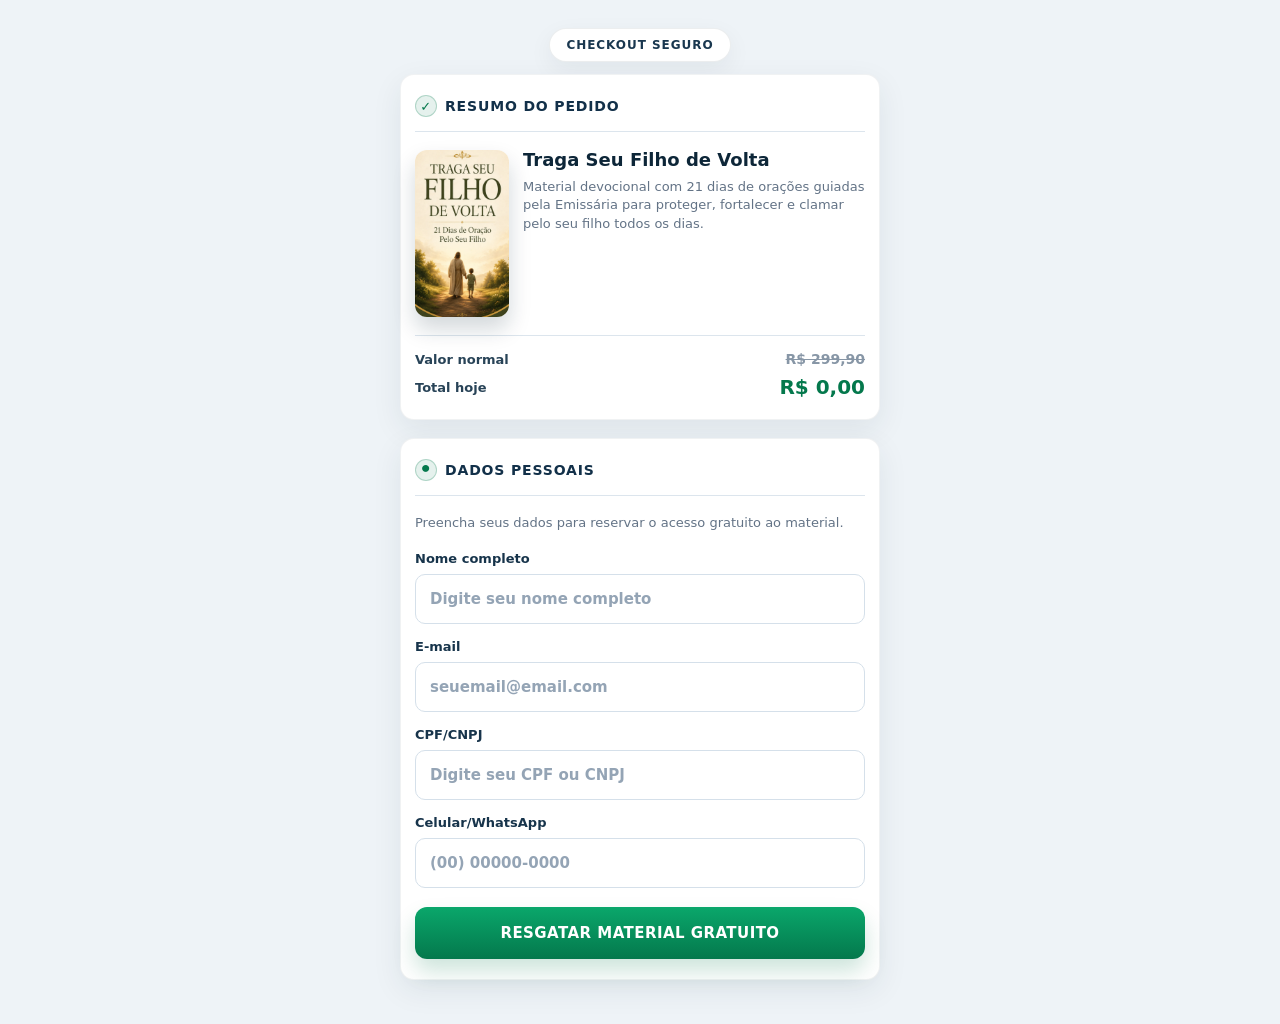
==== contribuir/index.html @ 9c73a1d8 "Redesign contribution page and timeout flow" ====
<!doctype html>
<html lang="pt-BR">
  <head>
    <meta charset="utf-8" />
    <meta name="viewport" content="width=device-width, initial-scale=1" />
    <title>Liberação do Material</title>
    <link rel="stylesheet" href="/pagina-03/style.css" />
    <link rel="stylesheet" href="/contribuir/style.css" />
  </head>
  <body>
    <main class="contribution-story">
      <section class="dark-hero">
        <img src="/pagina-03/emissaria04.jpg" alt="Mãe sendo acolhida pela Emissária" />
        <div class="hero-vignette"></div>
        <div class="hero-copy">
          <p class="mini-alert reveal-line">Você saiu antes da liberação final</p>
          <h1 class="reveal-line">Seu material está reservado</h1>
          <p class="hero-text reveal-line">
            O download ainda está bloqueado. Mas a sua escolha de continuar pode ajudar essa oração a chegar
            em outra mãe que está perdendo as forças pelo filho.
          </p>
        </div>
      </section>

      <section class="dark-offer">
        <div class="locked-material reveal-line">
          <img src="/pagina-02/cena-04.webp" alt="Capa do material Traga Seu Filho de Volta" />
          <div class="lock-overlay">
            <span>🔒</span>
            <strong>Download bloqueado</strong>
            <small>liberado após contribuição confirmada</small>
          </div>
        </div>

        <h2 class="reveal-line">Uma mãe pode estar orando por uma resposta agora</h2>
        <p class="cause-copy reveal-line">
          Não é sobre comprar uma oração. É sobre manter viva uma mensagem que pode chegar hoje na mãe que
          está cansada, com medo e sem saber como lutar pelo filho.
        </p>

        <div class="amounts reveal-line" id="amounts">
          <button type="button" data-amount="10">R$10</button>
          <button type="button" data-amount="20">R$20</button>
          <button type="button" data-amount="30" class="recommended"><span>Mais escolhido</span>R$30</button>
          <button type="button" data-amount="50">R$50</button>
          <button type="button" data-amount="100">R$100</button>
          <button type="button" data-amount="150">R$150</button>
        </div>

        <div class="pix-box hidden" id="pix-box">
          <p class="treasury-name">Nome da Tesouraria: <strong>NFCT Tecnologia e Serviço</strong></p>
          <p class="pix-status" id="pix-status">Gerando Pix...</p>
          <img id="pix-qr" alt="QR Code Pix" class="hidden" />
          <textarea id="pix-code" readonly></textarea>
          <button type="button" id="copy-pix">Copiar código Pix</button>
        </div>

        <button class="locked-download reveal-line" type="button">🔒 Baixar material</button>
        <p class="locked-note reveal-line">Download liberado automaticamente após a contribuição confirmada.</p>
      </section>
    </main>

    <script type="module" src="/contribuir/script.js"></script>
  </body>
</html>
---- pagina-03/style.css ----
:root {
  --bg: #eef3f7;
  --card: #ffffff;
  --ink: #0d2638;
  --muted: #637386;
  --line: #dce5ed;
  --green: #04784c;
  --gold: #caa45a;
  --gold-dark: #9b6d22;
  --dark: #07110d;
  --cream: #fff6e6;
}

* {
  box-sizing: border-box;
}

html,
body {
  min-height: 100%;
  margin: 0;
}

body {
  background: var(--bg);
  color: var(--ink);
  font-family: system-ui, -apple-system, BlinkMacSystemFont, "Segoe UI", sans-serif;
  font-weight: 500;
}

button,
input,
textarea {
  font: inherit;
}

button {
  border: 0;
  cursor: pointer;
}

.hidden {
  display: none !important;
}

.page {
  min-height: 100svh;
}

.checkout-view {
  min-height: 100svh;
  padding: 14px 10px 26px;
}

.checkout-shell {
  margin: 0 auto;
  max-width: 480px;
  width: 100%;
}

.secure-pill {
  align-items: center;
  background: #ffffff;
  border: 1px solid rgba(13, 38, 56, 0.08);
  border-radius: 999px;
  box-shadow: 0 8px 24px rgba(13, 38, 56, 0.06);
  color: #19374f;
  display: flex;
  font-size: 12px;
  font-weight: 800;
  letter-spacing: 0.08em;
  margin: 0 auto 12px;
  padding: 9px 16px;
  text-transform: uppercase;
  width: fit-content;
}

.checkout-icon {
  display: inline-block;
  flex: 0 0 auto;
  position: relative;
}

.checkout-icon {
  align-items: center;
  background: rgba(4, 120, 76, 0.1);
  border: 1px solid rgba(4, 120, 76, 0.24);
  border-radius: 999px;
  display: inline-flex;
  height: 22px;
  justify-content: center;
  width: 22px;
}

.order-card,
.form-card {
  background: var(--card);
  border: 1px solid rgba(13, 38, 56, 0.06);
  border-radius: 14px;
  box-shadow: 0 10px 30px rgba(23, 45, 63, 0.08);
  margin-bottom: 18px;
  padding: 20px 14px;
}

.card-title {
  align-items: center;
  border-bottom: 1px solid var(--line);
  color: #123049;
  display: flex;
  font-size: 14px;
  font-weight: 800;
  gap: 8px;
  letter-spacing: 0.06em;
  margin-bottom: 18px;
  padding-bottom: 14px;
  text-transform: uppercase;
}

.cart-icon::before,
.user-icon::before {
  color: var(--green);
  font-size: 13px;
  font-weight: 800;
  line-height: 1;
}

.cart-icon::before {
  content: "✓";
}

.user-icon::before {
  content: "•";
  font-size: 20px;
  transform: translateY(-1px);
}

.product-row {
  align-items: start;
  display: grid;
  gap: 14px;
  grid-template-columns: 94px 1fr;
}

.product-cover {
  aspect-ratio: 9 / 16;
  border-radius: 12px;
  box-shadow: 0 12px 22px rgba(13, 38, 56, 0.18);
  display: block;
  object-fit: contain;
  object-position: center;
  width: 94px;
}

h1 {
  color: #0d2638;
  font-size: 18px;
  font-weight: 800;
  line-height: 1.15;
  margin: 0 0 7px;
}

.product-row p,
.form-intro {
  color: var(--muted);
  font-size: 13px;
  line-height: 1.42;
  margin: 0;
}

.price-stack {
  border-top: 1px solid var(--line);
  display: grid;
  gap: 8px;
  margin-top: 18px;
  padding-top: 15px;
}

.compare-row,
.total-row {
  align-items: center;
  display: flex;
  justify-content: space-between;
}

.compare-row span,
.total-row span {
  color: #284357;
  font-size: 13px;
  font-weight: 800;
}

.compare-row del {
  color: #8796a6;
  font-size: 14px;
  font-weight: 800;
}

.total-row strong {
  color: var(--green);
  font-size: 20px;
}

.lead-form {
  display: grid;
  gap: 15px;
  margin-top: 18px;
}

label {
  color: #17344b;
  display: grid;
  font-size: 13px;
  font-weight: 800;
  gap: 8px;
}

input {
  background: #ffffff;
  border: 1px solid #d5e0ea;
  border-radius: 10px;
  color: #123049;
  font-size: 15px;
  outline: 0;
  padding: 15px 14px;
  transition:
    border-color 180ms ease,
    box-shadow 180ms ease;
}

input:focus {
  border-color: rgba(4, 120, 76, 0.55);
  box-shadow: 0 0 0 4px rgba(4, 120, 76, 0.1);
}

input::placeholder {
  color: #94a4b5;
}

.rescue-button,
#copy-pix {
  background: linear-gradient(180deg, #0aa76b, #04784c);
  border-radius: 12px;
  box-shadow: 0 12px 22px rgba(4, 120, 76, 0.2);
  color: #ffffff;
  font-size: 15px;
  font-weight: 800;
  letter-spacing: 0.03em;
  margin-top: 4px;
  padding: 17px 16px;
  text-transform: uppercase;
  width: 100%;
}

.lead-form.is-complete {
  display: none;
}

.release-block {
  animation: revealBlock 420ms ease both;
  border-top: 1px solid var(--line);
  margin-top: 20px;
  padding-top: 20px;
}

@keyframes revealBlock {
  from {
    opacity: 0;
    transform: translateY(12px);
  }

  to {
    opacity: 1;
    transform: translateY(0);
  }
}

.eyebrow {
  color: var(--green);
  font-size: 12px;
  font-weight: 800;
  letter-spacing: 0.16em;
  margin: 0 0 12px;
  text-transform: uppercase;
}

h2 {
  color: var(--ink);
  font-size: clamp(23px, 6.5vw, 30px);
  font-weight: 800;
  letter-spacing: -0.04em;
  line-height: 0.98;
  margin: 0 0 18px;
  max-width: 390px;
  text-transform: uppercase;
}

.progress-shell {
  background: #e4ebf1;
  border-radius: 999px;
  height: 16px;
  overflow: hidden;
}

.progress-bar {
  background: linear-gradient(90deg, var(--gold-dark), #fff0b8);
  border-radius: inherit;
  height: 100%;
  transform: scaleX(0);
  transform-origin: left center;
  transition: transform 650ms linear;
}

.progress-meta {
  color: var(--muted);
  display: flex;
  font-size: 13px;
  font-weight: 800;
  justify-content: flex-end;
  margin-top: 9px;
}

.impact-title {
  color: var(--ink);
  font-size: clamp(23px, 6.4vw, 30px);
  font-weight: 800;
  letter-spacing: -0.04em;
  line-height: 0.98;
  margin: 24px 0 12px;
  max-width: 390px;
  text-transform: uppercase;
}

.checkout-photo {
  border: 1px solid rgba(13, 38, 56, 0.08);
  border-radius: 20px;
  box-shadow: 0 14px 26px rgba(23, 45, 63, 0.13);
  margin: 0 0 18px;
  overflow: hidden;
}

.checkout-photo img {
  display: block;
  height: auto;
  object-fit: contain;
  width: 100%;
}

.impact-slider {
  border-radius: 16px;
  box-shadow: 0 10px 20px rgba(23, 45, 63, 0.1);
  margin-top: 16px;
  overflow: hidden;
  width: 100%;
}

.impact-track {
  animation: impactSlide 12s infinite;
  display: flex;
  width: 300%;
}

.impact-track img {
  background: #eef3f7;
  display: block;
  height: auto;
  object-fit: contain;
  width: calc(100% / 3);
}

@keyframes impactSlide {
  0%,
  26% {
    transform: translateX(0);
  }

  34%,
  60% {
    transform: translateX(-33.3333%);
  }

  68%,
  94% {
    transform: translateX(-66.6666%);
  }

  100% {
    transform: translateX(0);
  }
}

.cause-copy {
  color: var(--muted);
  font-size: 15px;
  line-height: 1.42;
  margin: 0 0 16px;
}

.amounts {
  display: grid;
  gap: 10px;
  grid-template-columns: repeat(3, 1fr);
}

.amounts button {
  background: #f8fafc;
  border: 1px solid #dbe5ee;
  border-radius: 14px;
  color: #14324a;
  font-size: 17px;
  font-weight: 800;
  min-height: 55px;
  padding: 15px 8px;
  position: relative;
}

.amounts button.selected {
  background: rgba(4, 120, 76, 0.08);
  border-color: var(--green);
  color: var(--green);
}

.amounts button.recommended {
  background: #fffaf0;
  border-color: var(--gold);
  color: #14324a;
  padding-top: 22px;
}

.amounts button.recommended span {
  background: linear-gradient(180deg, #e5c16f, #b98628);
  border-radius: 999px;
  color: #15110a;
  font-size: 9px;
  font-weight: 800;
  left: 50%;
  letter-spacing: 0.04em;
  padding: 4px 7px;
  position: absolute;
  text-transform: uppercase;
  top: -9px;
  transform: translateX(-50%);
  white-space: nowrap;
}

.pix-box {
  background: #f8fafc;
  border: 1px solid #dbe5ee;
  border-radius: 16px;
  display: grid;
  gap: 12px;
  margin-top: 18px;
  padding: 14px;
}

.treasury-name {
  color: #17344b;
  font-size: 13px;
  font-weight: 800;
  line-height: 1.25;
  margin: 0;
}

.treasury-name strong {
  color: var(--green);
  display: block;
  font-size: 14px;
  margin-top: 3px;
}

.pix-status {
  color: var(--green);
  font-size: 14px;
  font-weight: 800;
  margin: 0;
}

#pix-qr {
  background: #ffffff;
  border-radius: 14px;
  margin: 0 auto;
  max-width: 220px;
  padding: 10px;
  width: 70%;
}

textarea {
  background: #f8fafc;
  border: 1px solid #dbe5ee;
  border-radius: 14px;
  color: var(--ink);
  font-size: 12px;
  min-height: 92px;
  padding: 12px;
  resize: none;
}

#copy-pix {
  background: linear-gradient(180deg, #e3c06f, #b9872d);
  box-shadow: none;
  color: #11160d;
}

.complete {
  color: var(--ink);
  margin-top: 24px;
  text-align: center;
}

.complete h3 {
  font-family: Georgia, "Times New Roman", serif;
  font-size: 32px;
  line-height: 1;
  margin: 0;
  text-transform: uppercase;
}

.complete p {
  color: var(--muted);
  margin: 8px 0 0;
}

.support-modal {
  align-items: center;
  backdrop-filter: blur(8px);
  background: rgba(0, 0, 0, 0.72);
  display: flex;
  inset: 0;
  justify-content: center;
  padding: 18px;
  position: fixed;
  z-index: 80;
}

.support-popup {
  background:
    radial-gradient(circle at 50% 0%, rgba(202, 164, 90, 0.26), transparent 42%),
    #ffffff;
  border: 1px solid rgba(202, 164, 90, 0.3);
  border-radius: 28px;
  box-shadow: 0 28px 80px rgba(0, 0, 0, 0.42);
  max-width: 470px;
  padding: 38px 24px 24px;
  position: relative;
  text-align: center;
  width: 100%;
}

.popup-kicker {
  color: var(--green);
  display: block;
  font-size: 12px;
  font-weight: 800;
  letter-spacing: 0.14em;
  margin-bottom: 10px;
  text-transform: uppercase;
}

.support-popup strong {
  color: var(--ink);
  display: block;
  font-size: clamp(34px, 10vw, 48px);
  font-weight: 800;
  letter-spacing: -0.05em;
  line-height: 0.95;
  margin: 0 16px 14px;
  text-transform: uppercase;
}

.support-popup p {
  color: var(--muted);
  font-size: 16px;
  line-height: 1.42;
  margin: 0 0 18px;
}

.popup-highlight {
  align-items: center;
  background: rgba(4, 120, 76, 0.08);
  border: 1px solid rgba(4, 120, 76, 0.18);
  border-radius: 18px;
  display: grid;
  gap: 2px;
  margin: 0 0 16px;
  padding: 14px;
  text-align: center;
}

.popup-highlight span {
  color: #25455a;
  font-size: 13px;
  font-weight: 800;
  text-transform: uppercase;
}

.popup-highlight strong {
  color: var(--green);
  font-size: 30px;
  letter-spacing: -0.04em;
  line-height: 1;
  margin: 0;
  text-transform: uppercase;
}

.popup-highlight small {
  color: var(--muted);
  font-size: 13px;
  font-weight: 800;
  text-transform: uppercase;
}

.popup-close {
  background: #edf3f0;
  border-radius: 999px;
  color: var(--ink);
  font-size: 22px;
  font-weight: 800;
  height: 34px;
  line-height: 1;
  position: absolute;
  right: 10px;
  top: 10px;
  width: 34px;
}

.popup-action {
  background: linear-gradient(180deg, #0aa76b, #04784c);
  border-radius: 14px;
  box-shadow: 0 12px 22px rgba(4, 120, 76, 0.22);
  color: #ffffff;
  font-size: 15px;
  font-weight: 800;
  letter-spacing: 0.03em;
  padding: 17px 16px;
  text-transform: uppercase;
  width: 100%;
}

@media (min-width: 560px) {
  .checkout-view {
    padding-top: 28px;
  }
}

@media (max-width: 380px) {
  h2 {
    font-size: 21px;
  }

  .impact-title {
    font-size: 21px;
  }
}
---- contribuir/style.css ----
:root {
  --dark: #050806;
  --ink: #0d2638;
  --gold: #caa45a;
  --green: #04784c;
  --cream: #fff6e6;
  --muted: #c4ced6;
}

* {
  box-sizing: border-box;
}

html,
body {
  margin: 0;
  min-height: 100%;
}

body {
  background: var(--dark);
  color: #ffffff;
  font-family: system-ui, -apple-system, BlinkMacSystemFont, "Segoe UI", sans-serif;
}

.contribution-story {
  margin: 0 auto;
  max-width: 480px;
  min-height: 100svh;
  overflow: hidden;
  position: relative;
}

.dark-hero {
  min-height: 100svh;
  overflow: hidden;
  position: relative;
}

.dark-hero img {
  height: 100%;
  inset: 0;
  object-fit: cover;
  object-position: center top;
  position: absolute;
  width: 100%;
}

.hero-vignette {
  background:
    linear-gradient(180deg, rgba(0, 0, 0, 0.06) 0%, rgba(0, 0, 0, 0.26) 38%, #050806 91%),
    linear-gradient(90deg, rgba(0, 0, 0, 0.74) 0%, rgba(0, 0, 0, 0.38) 48%, rgba(0, 0, 0, 0.1) 100%);
  inset: 0;
  position: absolute;
}

.hero-copy {
  bottom: 34px;
  left: 0;
  padding: 0 20px;
  position: absolute;
  width: 100%;
}

.mini-alert {
  color: #ffe6a9;
  font-size: 12px;
  font-weight: 800;
  letter-spacing: 0.13em;
  margin: 0 0 10px;
  max-width: 320px;
  text-transform: uppercase;
}

h1 {
  color: #ffffff;
  font-size: clamp(44px, 14vw, 68px);
  font-weight: 900;
  letter-spacing: -0.08em;
  line-height: 0.84;
  margin: 0 0 14px;
  max-width: 360px;
  text-transform: uppercase;
}

.hero-text {
  color: rgba(255, 255, 255, 0.9);
  font-size: 17px;
  font-weight: 700;
  line-height: 1.28;
  margin: 0;
  max-width: 390px;
  text-shadow: 0 3px 18px rgba(0, 0, 0, 0.64);
}

.dark-offer {
  background:
    radial-gradient(circle at 50% 0%, rgba(202, 164, 90, 0.18), transparent 34%),
    #050806;
  margin-top: -1px;
  padding: 24px 16px 34px;
}

.locked-material {
  align-items: center;
  animation: cardFloat 4s ease-in-out infinite;
  background: rgba(255, 255, 255, 0.08);
  border: 1px solid rgba(255, 255, 255, 0.14);
  border-radius: 22px;
  display: grid;
  gap: 14px;
  grid-template-columns: 88px 1fr;
  margin-bottom: 26px;
  padding: 12px;
}

@keyframes cardFloat {
  0%,
  100% {
    transform: translateY(0);
  }

  50% {
    transform: translateY(-5px);
  }
}

.locked-material img {
  aspect-ratio: 9 / 16;
  border-radius: 14px;
  display: block;
  object-fit: contain;
  width: 88px;
}

.lock-overlay span {
  font-size: 25px;
}

.lock-overlay strong {
  color: #ffffff;
  display: block;
  font-size: 24px;
  font-weight: 900;
  letter-spacing: -0.05em;
  line-height: 0.96;
  margin: 5px 0 4px;
  text-transform: uppercase;
}

.lock-overlay small {
  color: rgba(255, 255, 255, 0.68);
  font-size: 13px;
  font-weight: 700;
}

h2 {
  color: #ffffff;
  font-size: clamp(34px, 10.5vw, 50px);
  font-weight: 900;
  letter-spacing: -0.08em;
  line-height: 0.88;
  margin: 0 0 14px;
  text-transform: uppercase;
}

.cause-copy {
  background: rgba(202, 164, 90, 0.12);
  border-left: 4px solid var(--gold);
  border-radius: 16px;
  color: rgba(255, 255, 255, 0.82);
  font-size: 16px;
  font-weight: 700;
  line-height: 1.34;
  margin: 0 0 22px;
  padding: 14px;
}

.amounts {
  display: grid;
  gap: 11px;
  grid-template-columns: repeat(3, 1fr);
  margin: 0 0 18px;
}

.amounts button {
  background: rgba(255, 255, 255, 0.08);
  border: 1px solid rgba(255, 255, 255, 0.18);
  border-radius: 16px;
  color: #ffffff;
  font-size: 17px;
  font-weight: 900;
  min-height: 58px;
  padding: 16px 8px;
  position: relative;
  transition:
    transform 180ms ease,
    border-color 180ms ease,
    background 180ms ease;
}

.amounts button.selected,
.amounts button:hover {
  background: rgba(202, 164, 90, 0.18);
  border-color: var(--gold);
  transform: translateY(-2px);
}

.amounts button.recommended {
  border-color: var(--gold);
  box-shadow: 0 0 0 1px rgba(202, 164, 90, 0.32), 0 15px 28px rgba(0, 0, 0, 0.22);
  color: #ffe6a9;
  padding-top: 24px;
}

.amounts button.recommended span {
  background: linear-gradient(180deg, #e5c16f, #b98628);
  border-radius: 999px;
  color: #140f06;
  font-size: 9px;
  font-weight: 900;
  left: 50%;
  letter-spacing: 0.04em;
  padding: 4px 7px;
  position: absolute;
  text-transform: uppercase;
  top: -9px;
  transform: translateX(-50%);
  white-space: nowrap;
}

.pix-box {
  background: rgba(255, 255, 255, 0.08);
  border-color: rgba(255, 255, 255, 0.16);
}

.treasury-name,
.pix-status {
  color: #ffffff;
}

.treasury-name strong,
.pix-status {
  color: #ffe6a9;
}

textarea {
  background: rgba(0, 0, 0, 0.32);
}

.locked-download {
  background: rgba(255, 255, 255, 0.16);
  border-radius: 16px;
  color: rgba(255, 255, 255, 0.52);
  cursor: not-allowed;
  display: block;
  font-size: 15px;
  font-weight: 900;
  letter-spacing: 0.04em;
  margin-top: 18px;
  padding: 18px 16px;
  text-transform: uppercase;
  width: 100%;
}

.locked-note {
  color: rgba(255, 255, 255, 0.58);
  font-size: 13px;
  font-weight: 700;
  margin: 10px 0 0;
  text-align: center;
}

.reveal-line {
  animation: revealLine 700ms ease both;
}

.reveal-line:nth-child(2) {
  animation-delay: 120ms;
}

.reveal-line:nth-child(3) {
  animation-delay: 240ms;
}

@keyframes revealLine {
  from {
    filter: blur(8px);
    opacity: 0;
    transform: translateY(18px);
  }

  to {
    filter: blur(0);
    opacity: 1;
    transform: translateY(0);
  }
}
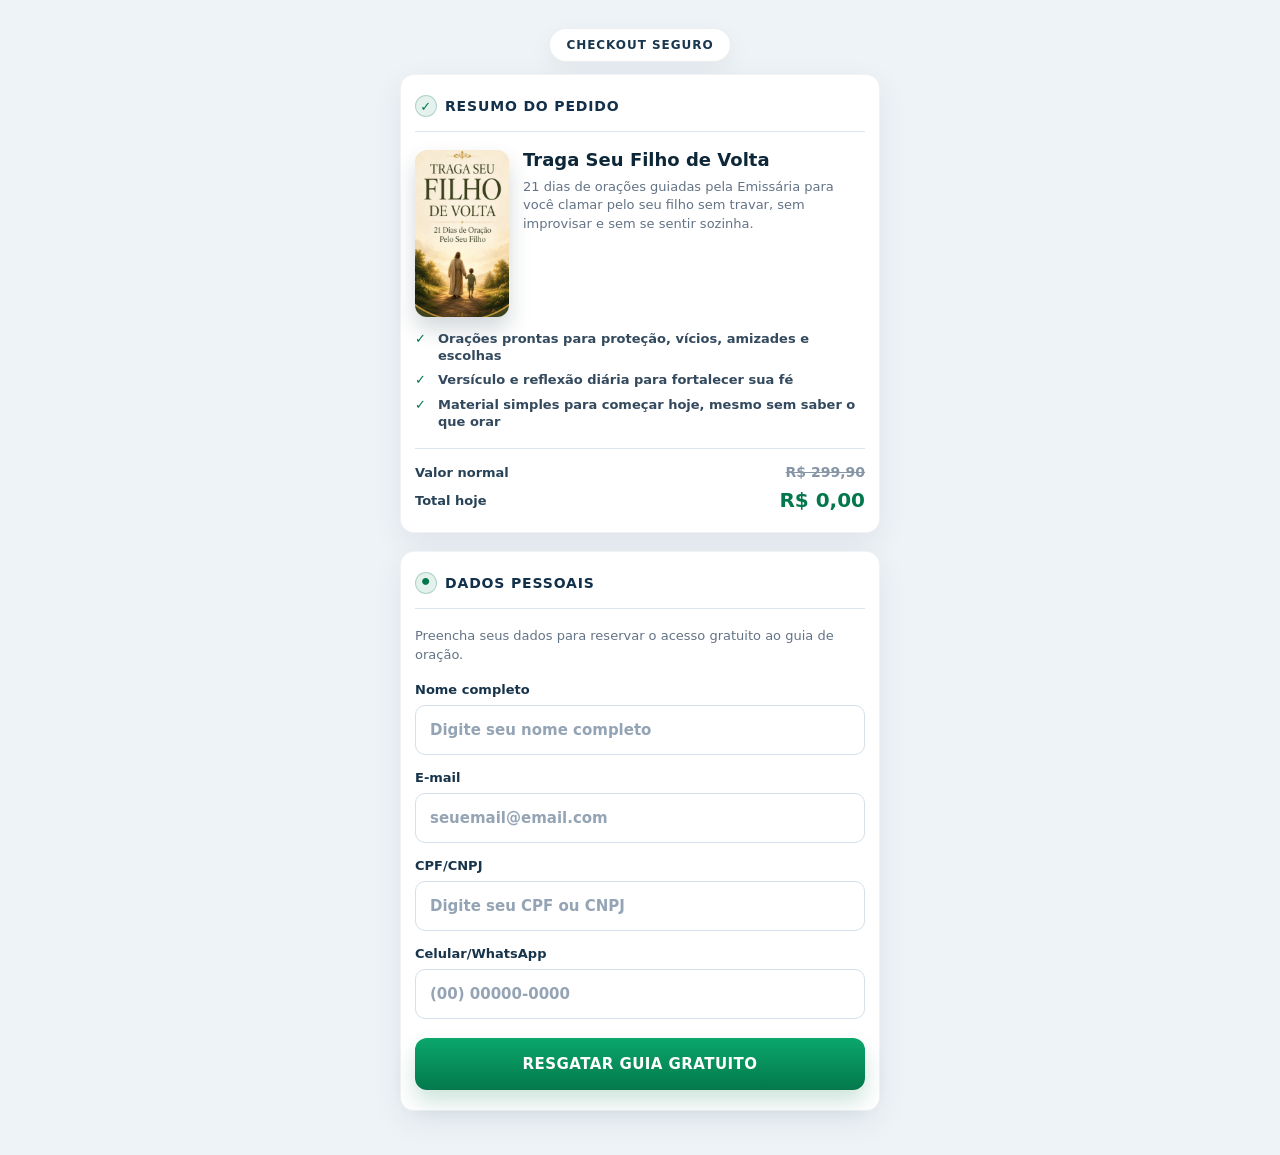
==== commit 6ec79d3b: "Strengthen offer copy" ====
--- a/contribuir/index.html
+++ b/contribuir/index.html
@@ -14,10 +14,9 @@
         <div class="hero-vignette"></div>
         <div class="hero-copy">
           <p class="mini-alert reveal-line">Você saiu antes da liberação final</p>
-          <h1 class="reveal-line">Seu material está reservado</h1>
+          <h1 class="reveal-line">Material reservado</h1>
           <p class="hero-text reveal-line">
-            O download ainda está bloqueado. Mas a sua escolha de continuar pode ajudar essa oração a chegar
-            em outra mãe que está perdendo as forças pelo filho.
+            Sua contribuição libera o guia e mantém essa missão viva.
           </p>
         </div>
       </section>
@@ -32,10 +31,9 @@
           </div>
         </div>
 
-        <h2 class="reveal-line">Uma mãe pode estar orando por uma resposta agora</h2>
+        <h2 class="reveal-line">Libere o guia. Continue essa missão.</h2>
         <p class="cause-copy reveal-line">
-          Não é sobre comprar uma oração. É sobre manter viva uma mensagem que pode chegar hoje na mãe que
-          está cansada, com medo e sem saber como lutar pelo filho.
+          Escolha um valor. Após o Pix confirmado, o download é liberado na hora.
         </p>
 
         <div class="amounts reveal-line" id="amounts">
--- a/pagina-03/style.css
+++ b/pagina-03/style.css
@@ -165,6 +165,31 @@
   font-size: 13px;
   line-height: 1.42;
   margin: 0;
+}
+
+.product-benefits {
+  display: grid;
+  gap: 8px;
+  list-style: none;
+  margin: 14px 0 0;
+  padding: 0;
+}
+
+.product-benefits li {
+  align-items: start;
+  color: #33495d;
+  display: grid;
+  font-size: 13px;
+  font-weight: 650;
+  gap: 7px;
+  grid-template-columns: 16px 1fr;
+  line-height: 1.28;
+}
+
+.product-benefits li::before {
+  color: var(--green);
+  content: "✓";
+  font-weight: 800;
 }
 
 .price-stack {
--- a/contribuir/style.css
+++ b/contribuir/style.css
@@ -2,7 +2,6 @@
   --dark: #050806;
   --ink: #0d2638;
   --gold: #caa45a;
-  --green: #04784c;
   --cream: #fff6e6;
   --muted: #c4ced6;
 }
@@ -32,7 +31,7 @@
 }
 
 .dark-hero {
-  min-height: 100svh;
+  min-height: 62svh;
   overflow: hidden;
   position: relative;
 }
@@ -48,14 +47,14 @@
 
 .hero-vignette {
   background:
-    linear-gradient(180deg, rgba(0, 0, 0, 0.06) 0%, rgba(0, 0, 0, 0.26) 38%, #050806 91%),
-    linear-gradient(90deg, rgba(0, 0, 0, 0.74) 0%, rgba(0, 0, 0, 0.38) 48%, rgba(0, 0, 0, 0.1) 100%);
+    linear-gradient(180deg, rgba(0, 0, 0, 0.04) 0%, rgba(0, 0, 0, 0.16) 36%, #050806 92%),
+    linear-gradient(90deg, rgba(0, 0, 0, 0.78) 0%, rgba(0, 0, 0, 0.36) 58%, rgba(0, 0, 0, 0.14) 100%);
   inset: 0;
   position: absolute;
 }
 
 .hero-copy {
-  bottom: 34px;
+  bottom: 22px;
   left: 0;
   padding: 0 20px;
   position: absolute;
@@ -74,22 +73,22 @@
 
 h1 {
   color: #ffffff;
-  font-size: clamp(44px, 14vw, 68px);
-  font-weight: 900;
-  letter-spacing: -0.08em;
-  line-height: 0.84;
+  font-size: clamp(35px, 10.5vw, 50px);
+  font-weight: 900;
+  letter-spacing: -0.055em;
+  line-height: 0.9;
   margin: 0 0 14px;
-  max-width: 360px;
+  max-width: 330px;
   text-transform: uppercase;
 }
 
 .hero-text {
   color: rgba(255, 255, 255, 0.9);
-  font-size: 17px;
+  font-size: 16px;
   font-weight: 700;
   line-height: 1.28;
   margin: 0;
-  max-width: 390px;
+  max-width: 330px;
   text-shadow: 0 3px 18px rgba(0, 0, 0, 0.64);
 }
 
@@ -98,7 +97,7 @@
     radial-gradient(circle at 50% 0%, rgba(202, 164, 90, 0.18), transparent 34%),
     #050806;
   margin-top: -1px;
-  padding: 24px 16px 34px;
+  padding: 18px 16px 34px;
 }
 
 .locked-material {
@@ -156,20 +155,20 @@
 
 h2 {
   color: #ffffff;
-  font-size: clamp(34px, 10.5vw, 50px);
-  font-weight: 900;
-  letter-spacing: -0.08em;
-  line-height: 0.88;
-  margin: 0 0 14px;
+  font-size: clamp(25px, 7.4vw, 34px);
+  font-weight: 900;
+  letter-spacing: -0.045em;
+  line-height: 1;
+  margin: 0 0 12px;
   text-transform: uppercase;
 }
 
 .cause-copy {
-  background: rgba(202, 164, 90, 0.12);
+  background: rgba(255, 246, 230, 0.08);
   border-left: 4px solid var(--gold);
   border-radius: 16px;
-  color: rgba(255, 255, 255, 0.82);
-  font-size: 16px;
+  color: rgba(255, 255, 255, 0.86);
+  font-size: 15px;
   font-weight: 700;
   line-height: 1.34;
   margin: 0 0 22px;
@@ -184,7 +183,7 @@
 }
 
 .amounts button {
-  background: rgba(255, 255, 255, 0.08);
+  background: rgba(255, 255, 255, 0.09);
   border: 1px solid rgba(255, 255, 255, 0.18);
   border-radius: 16px;
   color: #ffffff;
@@ -201,15 +200,16 @@
 
 .amounts button.selected,
 .amounts button:hover {
-  background: rgba(202, 164, 90, 0.18);
+  background: rgba(202, 164, 90, 0.16);
   border-color: var(--gold);
   transform: translateY(-2px);
 }
 
 .amounts button.recommended {
-  border-color: var(--gold);
-  box-shadow: 0 0 0 1px rgba(202, 164, 90, 0.32), 0 15px 28px rgba(0, 0, 0, 0.22);
-  color: #ffe6a9;
+  background: #fff6e6;
+  border-color: #f4d27e;
+  box-shadow: 0 0 0 2px rgba(202, 164, 90, 0.55), 0 15px 28px rgba(0, 0, 0, 0.24);
+  color: #0d2638;
   padding-top: 24px;
 }
 
@@ -230,22 +230,35 @@
 }
 
 .pix-box {
-  background: rgba(255, 255, 255, 0.08);
-  border-color: rgba(255, 255, 255, 0.16);
+  background: #ffffff;
+  border: 1px solid rgba(202, 164, 90, 0.34);
+  border-radius: 18px;
+  color: #0d2638;
+  padding: 14px;
 }
 
 .treasury-name,
 .pix-status {
-  color: #ffffff;
+  color: #0d2638;
 }
 
 .treasury-name strong,
 .pix-status {
-  color: #ffe6a9;
+  color: #8b601d;
 }
 
 textarea {
-  background: rgba(0, 0, 0, 0.32);
+  background: #f7f2e8;
+  border-color: rgba(202, 164, 90, 0.34);
+  color: #0d2638;
+}
+
+#pix-qr {
+  background: #ffffff;
+  border: 1px solid #efe4cc;
+  border-radius: 16px;
+  max-width: 210px;
+  padding: 10px;
 }
 
 .locked-download {
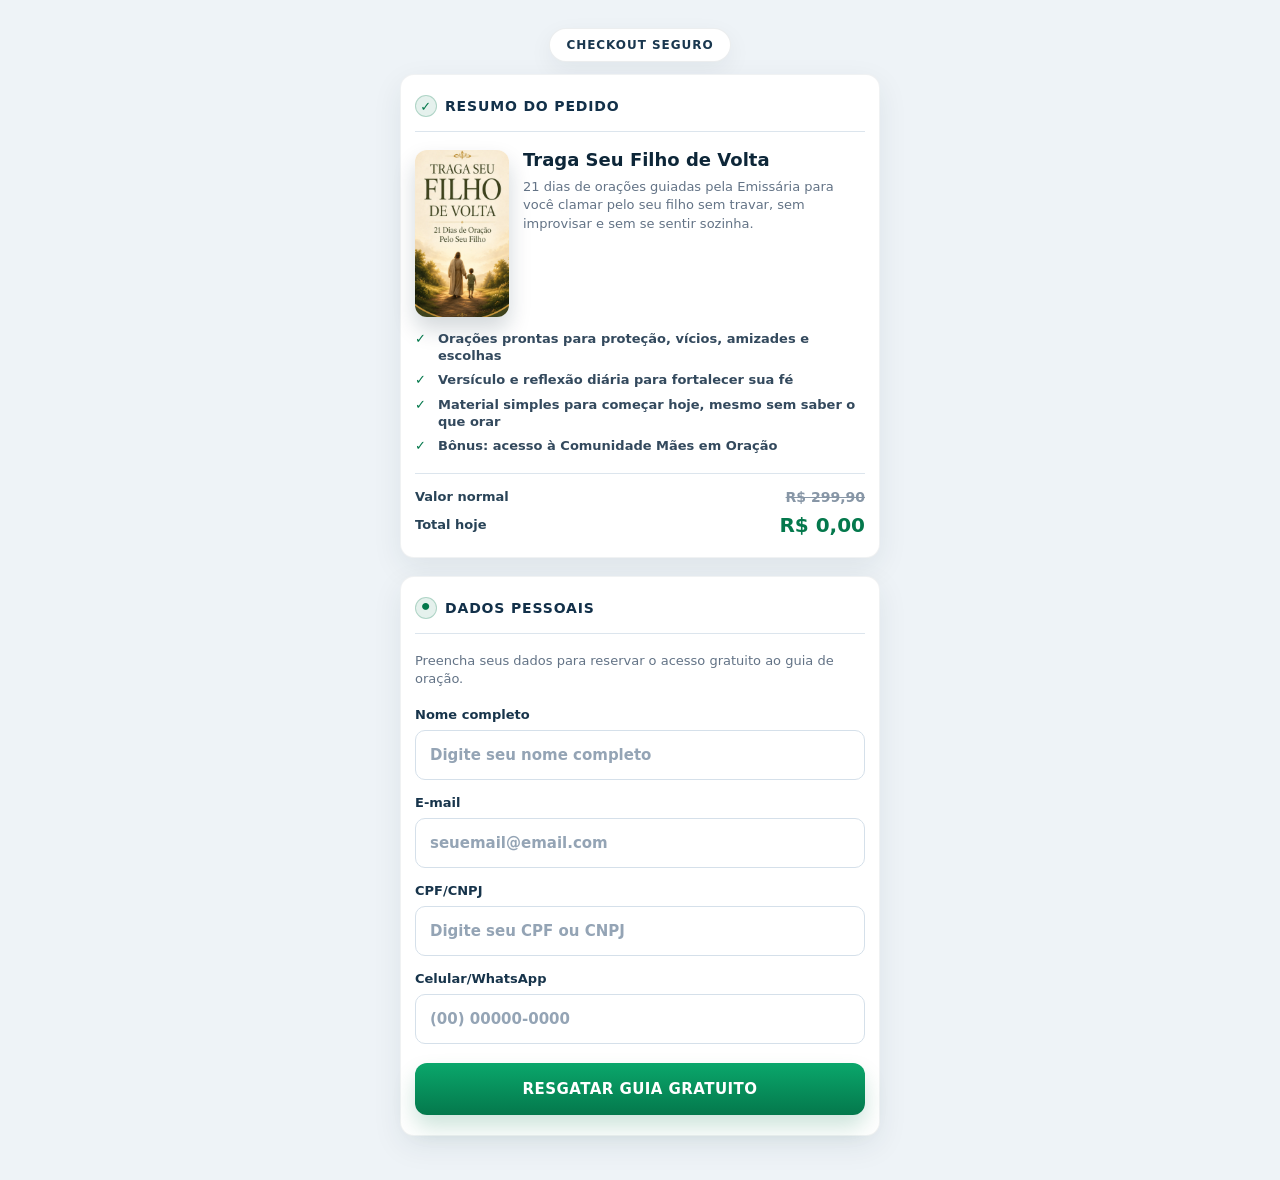
==== commit 90aaaec3: "Add testimonial and community bonus" ====
--- a/contribuir/index.html
+++ b/contribuir/index.html
@@ -33,7 +33,7 @@
 
         <h2 class="reveal-line">Libere o guia. Continue essa missão.</h2>
         <p class="cause-copy reveal-line">
-          Escolha um valor. Após o Pix confirmado, o download é liberado na hora.
+          O que Deus tocar no seu coração, você contribui. Após o Pix confirmado, o download é liberado na hora.
         </p>
 
         <div class="amounts reveal-line" id="amounts">
--- a/pagina-03/style.css
+++ b/pagina-03/style.css
@@ -379,9 +379,9 @@
 }
 
 .impact-track {
-  animation: impactSlide 12s infinite;
+  animation: impactSlide 16s infinite;
   display: flex;
-  width: 300%;
+  width: 400%;
 }
 
 .impact-track img {
@@ -389,23 +389,28 @@
   display: block;
   height: auto;
   object-fit: contain;
-  width: calc(100% / 3);
+  width: 25%;
 }
 
 @keyframes impactSlide {
   0%,
-  26% {
+  20% {
     transform: translateX(0);
   }
 
-  34%,
-  60% {
-    transform: translateX(-33.3333%);
-  }
-
-  68%,
-  94% {
-    transform: translateX(-66.6666%);
+  25%,
+  45% {
+    transform: translateX(-25%);
+  }
+
+  50%,
+  70% {
+    transform: translateX(-50%);
+  }
+
+  75%,
+  95% {
+    transform: translateX(-75%);
   }
 
   100% {
